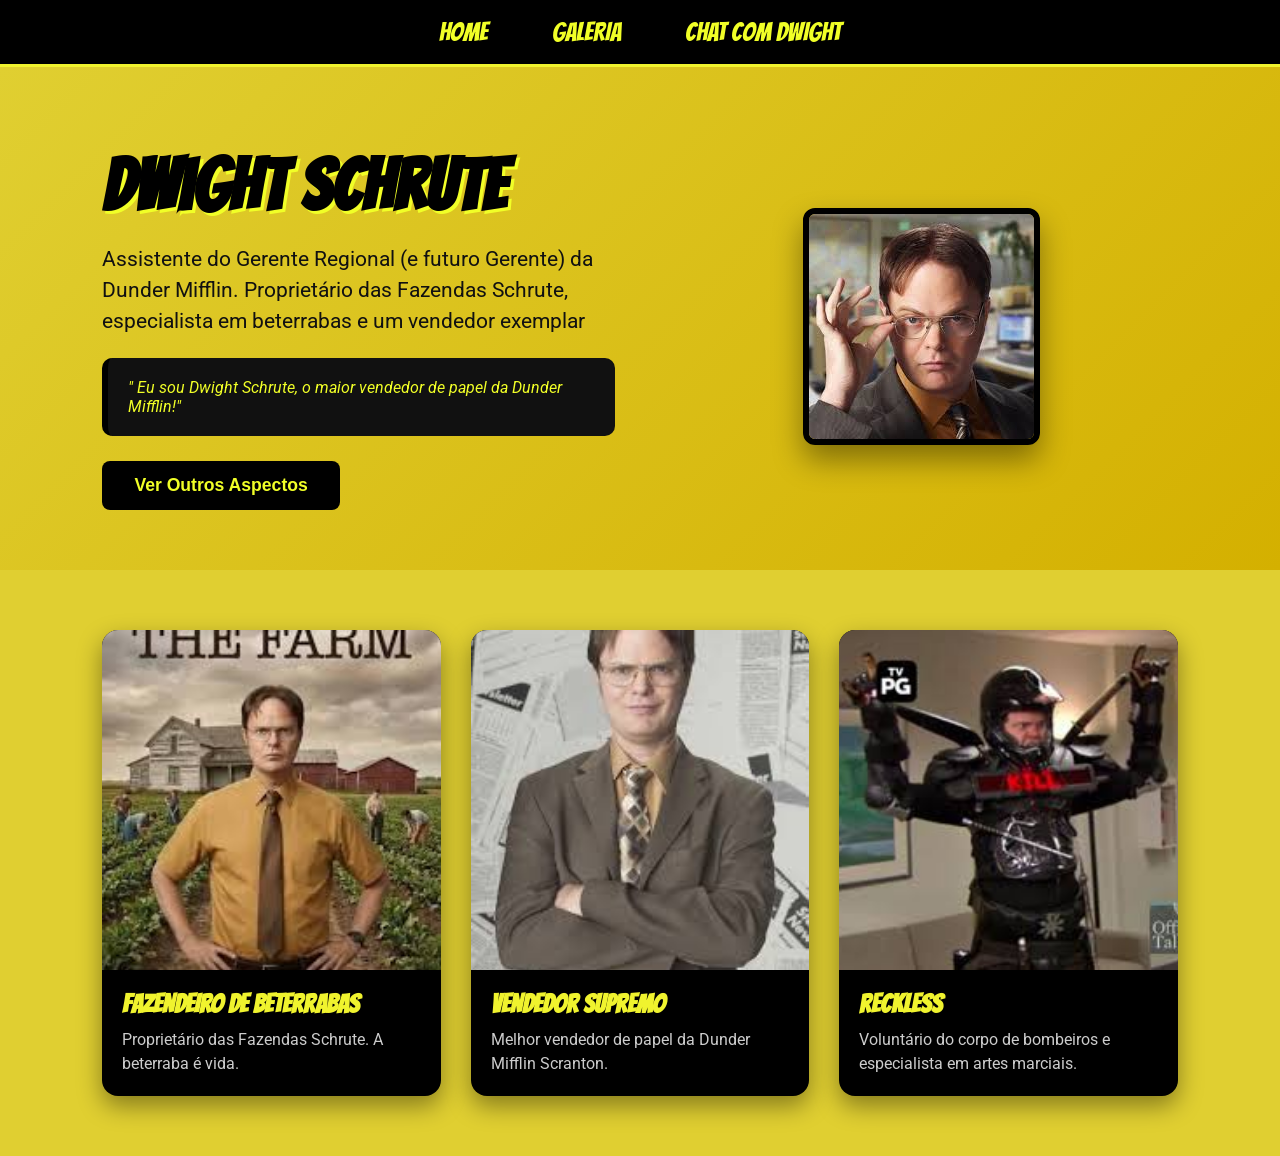
==== index.html @ c08e1158 "Add files via upload" ====
<!DOCTYPE html>
<html lang="pt-BR">
<head>
    <meta charset="UTF-8">
    <meta name="viewport" content="width=device-width, initial-scale=1.0">
    <title>Dwight Schrute - Vitrine Oficial</title>
    <link rel="stylesheet" href="./style.css">
</head>
<body>
    <nav class="menu">
        <a class="link" href="index.html">HOME</a>
        <a class="link" href="galeria.html">GALERIA</a>
        <a class="link" href="chat.html">CHAT COM DWIGHT</a>
    </nav>

    <header class="hero-header">
        <div class="hero-content">
            <div class="hero-esquerdo">
                <h1 class="guerreiro">Dwight Schrute</h1>
                <p class="apresentacao">
                    Assistente do Gerente Regional (e futuro Gerente) da Dunder Mifflin. 
                    Proprietário das Fazendas Schrute, especialista em beterrabas e um vendedor exemplar 
                    
                </p>
                <p class="quote">" Eu sou Dwight Schrute, o maior vendedor de papel da Dunder Mifflin!"</p>
                <a href="galeria.html">
                    <button class="btp-personagens">Ver Outros Aspectos</button>
                </a>
            </div>

            <div class="hero-direito">
                <img src="dwight.jpg" alt="Dwight Schrute" class="foto-principal">
            </div>
        </div>
    </header>

    <section class="vitrine">
        <article class="heroi">
            <img src="dwight-fazenda.jpg" alt="Fazendeiro de Beterrabas">
            <div class="card-content">
                <h2>FAZENDEIRO DE BETERRABAS</h2>
                <p>Proprietário das Fazendas Schrute.  A beterraba é vida.</p>
            </div>
        </article>

        <article class="heroi">
            <img src="dwight-papel.jpg" alt="Vendedor Supremo">
            <div class="card-content">
                <h2>VENDEDOR SUPREMO</h2>
                <p>Melhor vendedor de papel da Dunder Mifflin Scranton.</p>
            </div>
        </article>

        <article class="heroi">
            <img src="dwight-robo.jpg" alt="Reckless">
            <div class="card-content">
                <h2>RECKLESS</h2>
                <p>Voluntário do corpo de bombeiros e especialista em artes marciais.</p>
            </div>
        </article>
    </section>
</body>
</html>
---- style.css ----
@import url('https://fonts.googleapis.com/css2?family=Roboto:wght@400;700&family=Bangers&display=swap');

* {
    margin: 0;
    padding: 0;
    box-sizing: border-box;
}

body {
    background-color: #e0cf31;
    color: #111;
    font-family: 'Roboto', sans-serif;
}

.menu {
    background-color: #000;
    padding: 20px;
    text-align: center;
    position: sticky;
    top: 0;
    z-index: 100;
}

.link {
    color: #f1ff27;
    text-decoration: none;
    font-family: 'Bangers';
    font-size: 1.6rem;
    margin: 0 30px;
    transition: color 0.3s;
}

.link:hover {
    color: #c4f121;
}

.hero-header {
    background: linear-gradient(135deg, #e0cf31, #d4b000);
    padding: 80px 8% 60px;
}

.hero-content {
    display: flex;
    align-items: center;
    justify-content: space-between;
    max-width: 1200px;
    margin: 0 auto;
    gap: 50px;
    flex-wrap: wrap;
}

.hero-esquerdo {
    flex: 1;
    min-width: 300px;
}

.guerreiro {
    font-family: 'Bangers', sans-serif;
    font-size: 4.5rem;
    color: #000;
    text-shadow: 3px 3px 0 #f1ff27;
    margin-bottom: 20px;
}

.apresentacao {
    font-size: 1.3rem;
    line-height: 1.5;
    margin-bottom: 20px;
    color: #111;
}

.quote {
    font-style: italic;
    background: #111;
    color: #f1ff27;
    padding: 20px;
    border-radius: 10px;
    margin-bottom: 25px;
    border-left: 6px solid #000;
}

.hero-direito {
    flex: 1;
    text-align: center;
}

.foto-principal {
    max-width: 380px;
    border: 6px solid #000;
    border-radius: 12px;
    box-shadow: 0 15px 30px rgba(0, 0, 0, 0.4);
}

.vitrine {
    display: grid;
    grid-template-columns: repeat(auto-fit, minmax(300px, 1fr));
    gap: 30px;
    padding: 60px 8%;
    max-width: 1300px;
    margin: 0 auto;
}

.heroi {
    background: #000;
    color: white;
    border-radius: 16px;
    overflow: hidden;
    box-shadow: 0 10px 25px rgba(0, 0, 0, 0.4);
    transition: all 0.4s ease;
    display: flex;
    flex-direction: column;
    height: 100%;
}

.heroi:hover {
    transform: scale(1.05) translateY(-10px);
    box-shadow: 0 20px 40px rgba(196, 241, 33, 0.3);
}

.heroi img {
    width: 100%;
    height: 340px;
    object-fit: cover;
}

.card-content {
    padding: 20px;
    flex-grow: 1;
    display: flex;
    flex-direction: column;
}

.heroi h2 {
    font-family: 'Bangers', sans-serif;
    font-size: 1.65rem;
    margin-bottom: 10px;
    color: #f0f32e;
}

.heroi p {
    color: #ccc;
    line-height: 1.5;
    flex-grow: 1;
}

.btp-personagens {
    background-color: #000;
    color: #f1ff27;
    padding: 14px 32px;
    border: none;
    font-size: 1.1rem;
    font-weight: bold;
    border-radius: 8px;
    cursor: pointer;
    transition: 0.3s;
}

.btp-personagens:hover {
    background-color: #c4f121;
    color: #000;
}

.titulo-pagina {
    text-align: center;
    font-family: 'Bangers', sans-serif;
    font-size: 3rem;
    color: #f0f32e;
    margin: 40px 0 30px;
    text-shadow: 3px 3px 0 #000;
}

.galeria-grid {
    grid-template-columns: repeat(auto-fit, minmax(240px, 1fr));
}


.container-chat {
    max-width: 700px;
    margin: 40px auto;
    padding: 20px;
}

.titulo-chat {
    text-align: center;
    font-family: 'Bangers', sans-serif;
    font-size: 2.8rem;
    color: #000;
    margin-bottom: 20px;
}

.janela-mensagens {
    background-color: #111;
    border: 3px solid #000;
    border-radius: 12px;
    height: 420px;
    overflow-y: auto;
    padding: 20px;
    margin-bottom: 15px;
    display: flex;
    flex-direction: column;
    gap: 12px;
}

.mensagem {
    padding: 12px 18px;
    border-radius: 10px;
    max-width: 80%;
}

.mensagem.bot {
    background-color: #000;
    color: #f1ff27;
    align-self: flex-start;
    border-left: 5px solid #f0f32e;
}

.mensagem.user {
    background-color: #333;
    color: white;
    align-self: flex-end;
}

.formulario-envio {
    display: flex;
    gap: 10px;
}

.formulario-envio input {
    flex: 1;
    padding: 16px;
    font-size: 1.1rem;
    border: 2px solid #000;
    border-radius: 8px;
    background: white;
}

.formulario-envio button {
    padding: 0 30px;
    background: #000;
    color: #f1ff27;
    border: none;
    border-radius: 8px;
    font-weight: bold;
    cursor: pointer;
}

footer {
    text-align: center;
    padding: 20px;
    margin-top: 50px;
    background: #000;
    color: #f1ff27;
}

.menu {
    background-color: #000000;
    padding: 18px 0;
    text-align: center;
    position: sticky;
    top: 0;
    z-index: 100;
    border-bottom: 3px solid #f0f32e;
}

.link-menu {
    color: #f1ff27;
    text-decoration: none;
    font-family: 'Bangers', sans-serif;
    font-size: 1.7rem;
    margin: 0 35px;
    letter-spacing: 2px;
    transition: all 0.3s;
}

.link-menu:hover {
    color: #c4f121;
    text-shadow: 0 0 10px #f0f32e;
}

.container-chat {
    max-width: 720px;
    margin: 40px auto;
    padding: 0 20px;
}
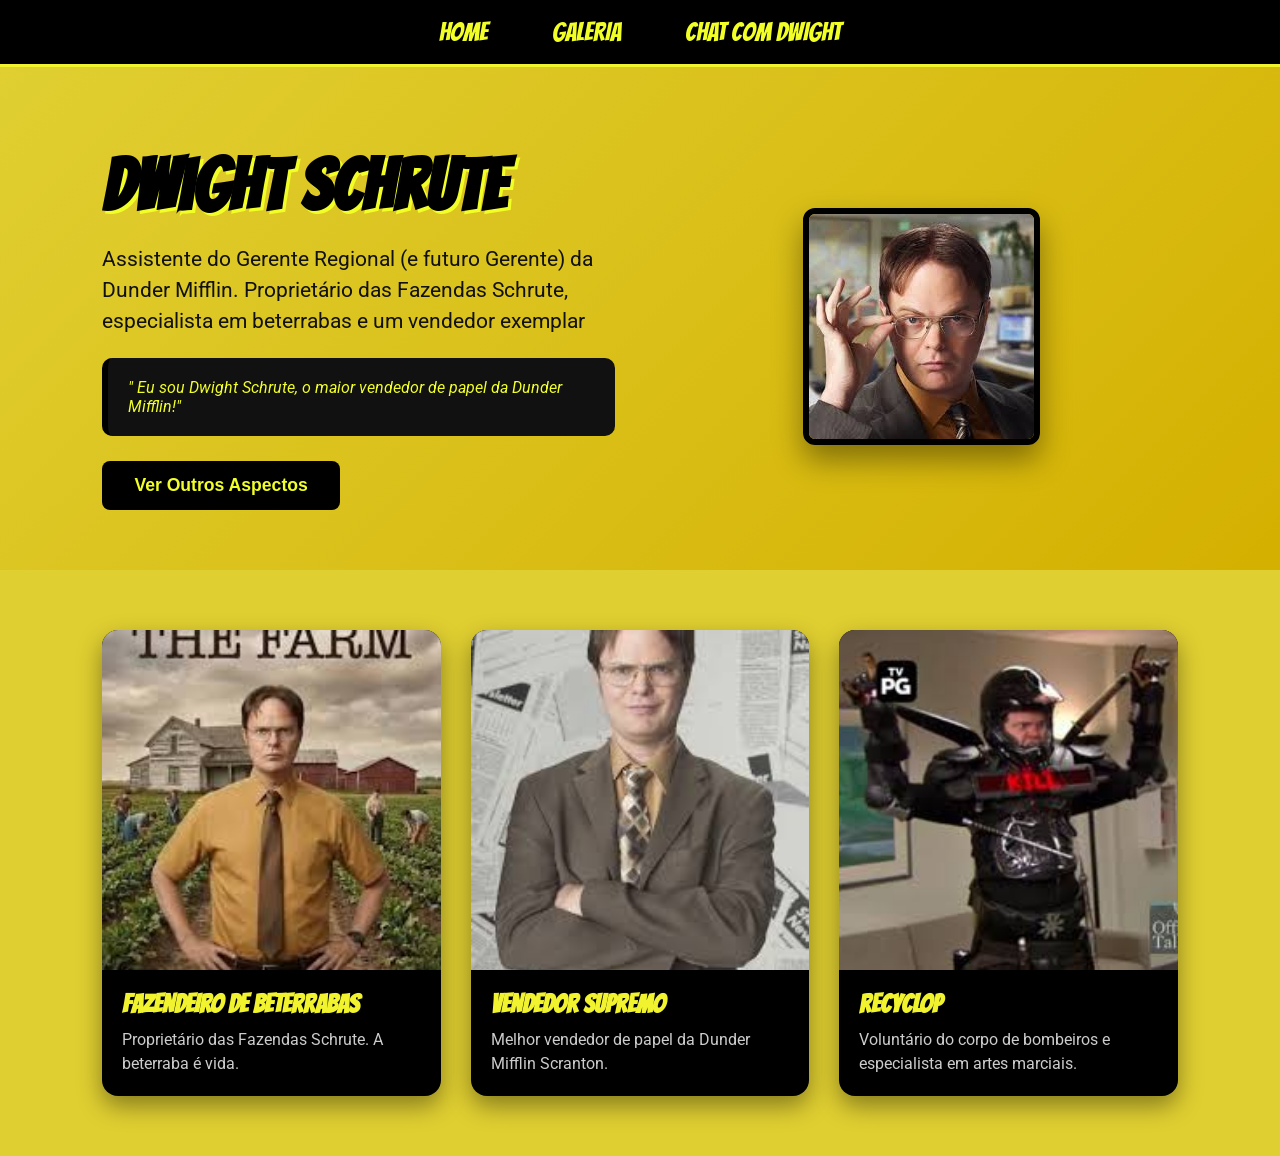
==== commit 55a63b5b: "Update index.html" ====
--- a/index.html
+++ b/index.html
@@ -54,10 +54,10 @@
         <article class="heroi">
             <img src="dwight-robo.jpg" alt="Reckless">
             <div class="card-content">
-                <h2>RECKLESS</h2>
+                <h2>RECYCLOP</h2>
                 <p>Voluntário do corpo de bombeiros e especialista em artes marciais.</p>
             </div>
         </article>
     </section>
 </body>
-</html>+</html>
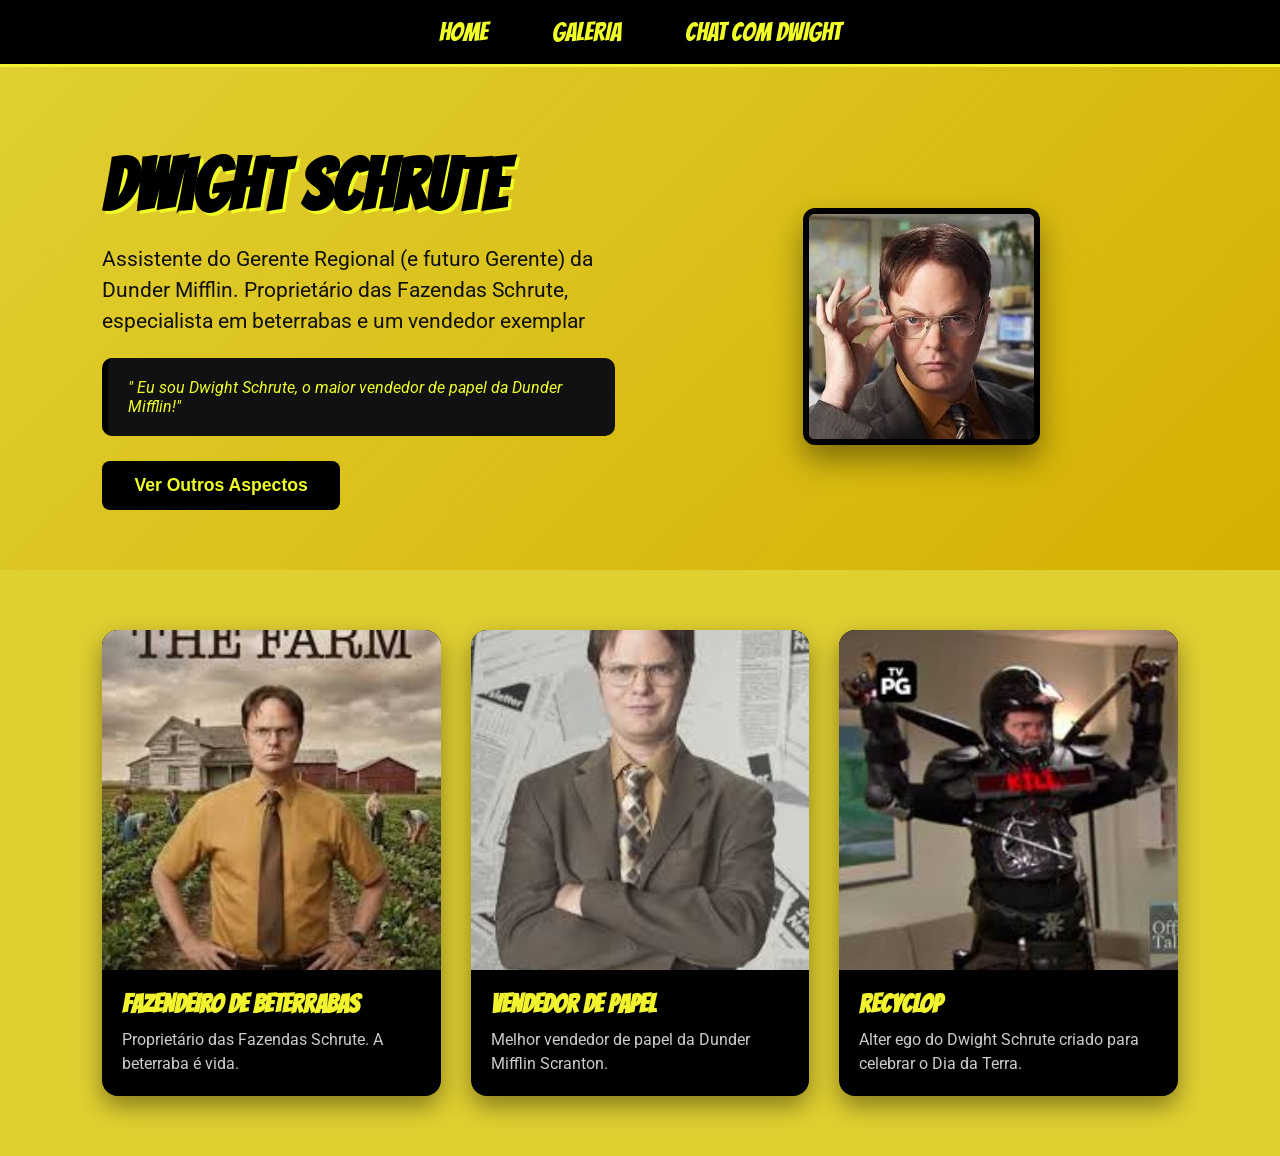
==== commit 281fb97b: "Update index.html" ====
--- a/index.html
+++ b/index.html
@@ -39,14 +39,15 @@
             <img src="dwight-fazenda.jpg" alt="Fazendeiro de Beterrabas">
             <div class="card-content">
                 <h2>FAZENDEIRO DE BETERRABAS</h2>
-                <p>Proprietário das Fazendas Schrute.  A beterraba é vida.</p>
+                <p>Proprietário das Fazendas Schrute.
+                    A beterraba é vida.</p>
             </div>
         </article>
 
         <article class="heroi">
             <img src="dwight-papel.jpg" alt="Vendedor Supremo">
             <div class="card-content">
-                <h2>VENDEDOR SUPREMO</h2>
+                <h2>VENDEDOR DE PAPEL</h2>
                 <p>Melhor vendedor de papel da Dunder Mifflin Scranton.</p>
             </div>
         </article>
@@ -55,7 +56,7 @@
             <img src="dwight-robo.jpg" alt="Reckless">
             <div class="card-content">
                 <h2>RECYCLOP</h2>
-                <p>Voluntário do corpo de bombeiros e especialista em artes marciais.</p>
+                <p>Alter ego do Dwight Schrute criado para celebrar o Dia da Terra.</p>
             </div>
         </article>
     </section>
